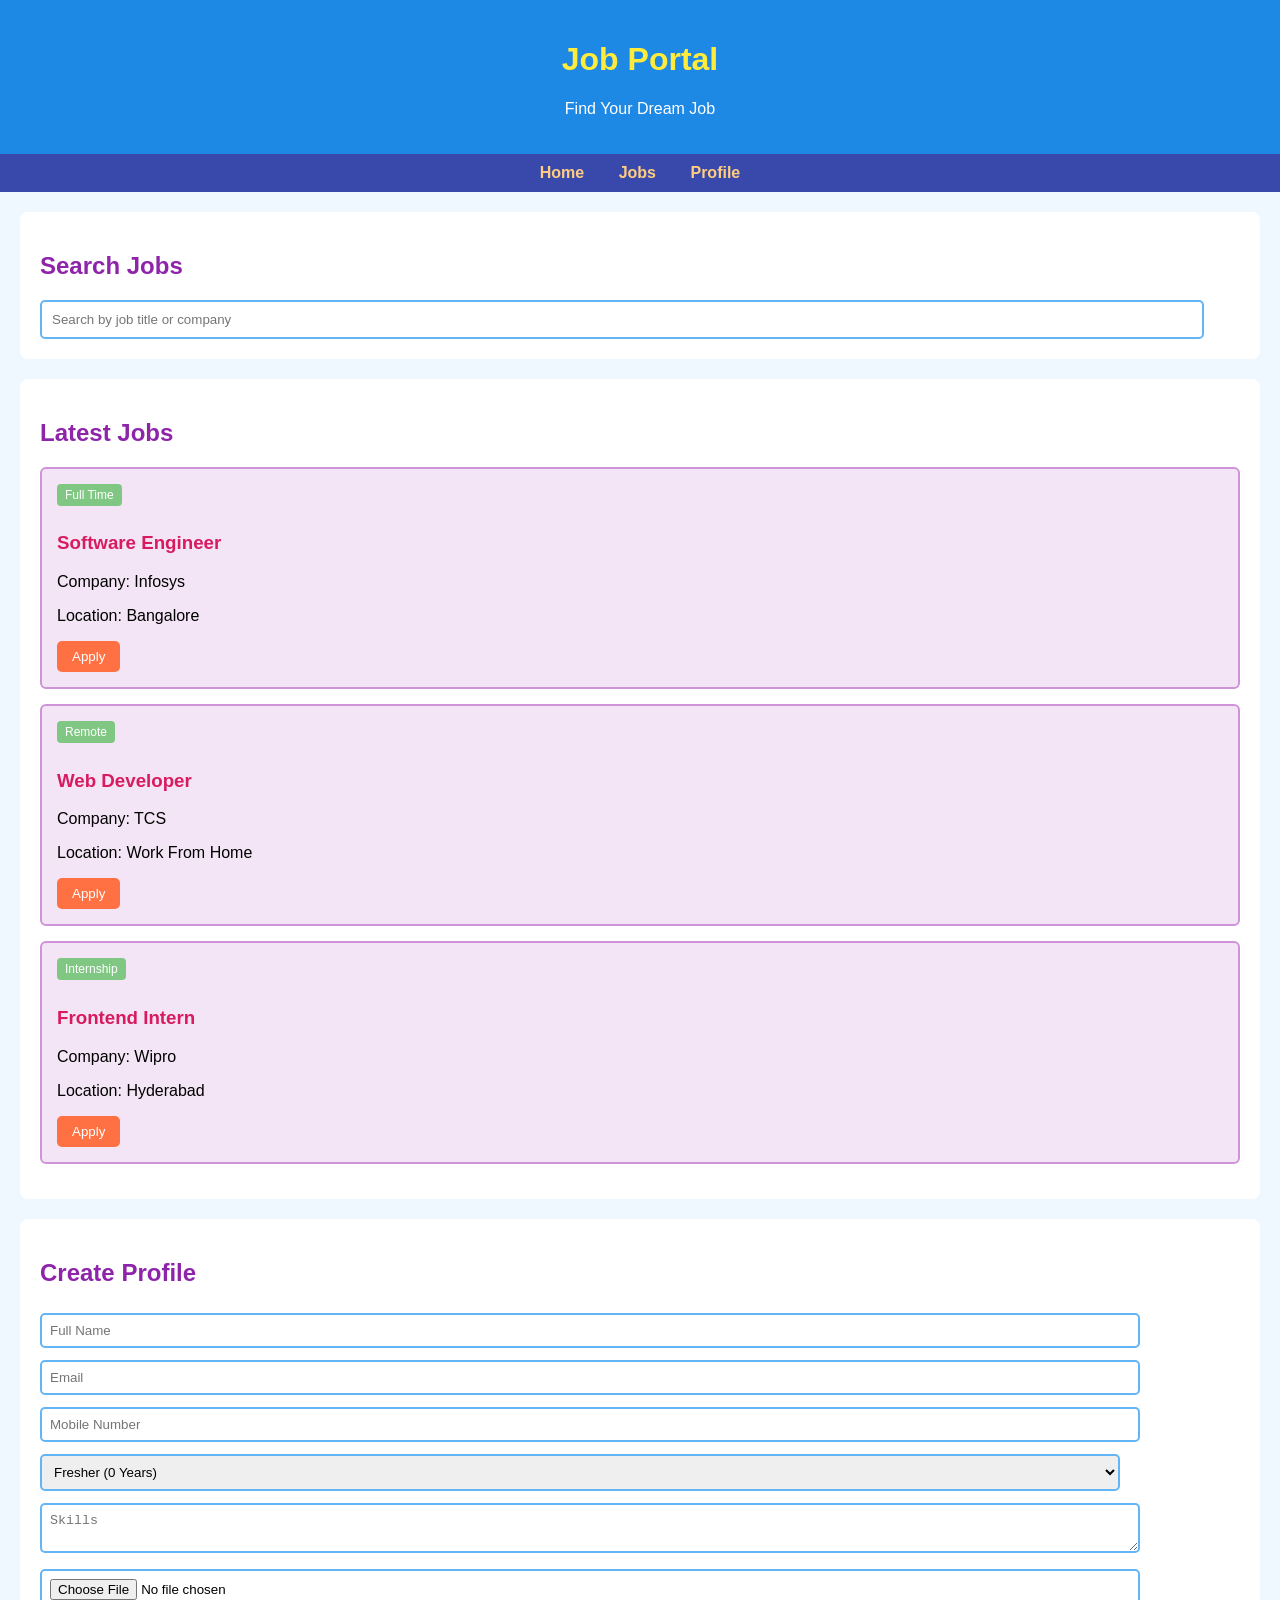
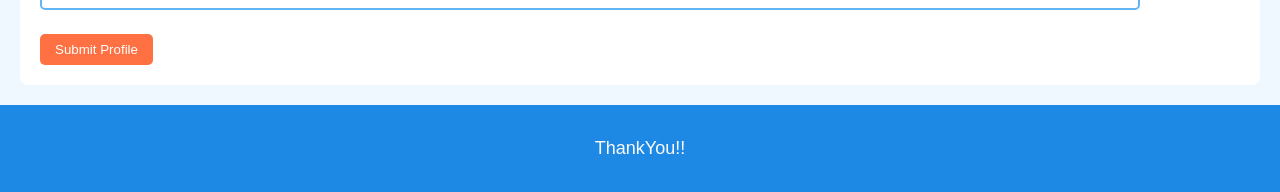
==== index.html @ a87cc1e3 "first commit" ====
<!DOCTYPE html>
<html lang="en">
<head>
    <meta charset="UTF-8">
    <title>Colorful Job Portal</title>

    <style>
        body{
            font-family: Arial, sans-serif;
            background-color: #f0f8ff;
            margin: 0;
        }

        header{
            background-color: #1e88e5;
            color: white;
            padding: 20px;
            text-align: center;
        }

        header h1{
            color: #ffeb3b;
        }

        nav{
            background-color: #3949ab;
            padding: 10px;
            text-align: center;
        }

        nav a{
            color: #ffcc80;
            text-decoration: none;
            margin: 0 15px;
            font-weight: bold;
        }

        nav a:hover{
            text-decoration: underline;
        }

        section{
            background-color: white;
            margin: 20px;
            padding: 20px;
            border-radius: 8px;
        }

        h2{
            color: #8e24aa;
        }

        
        .search-box input{
            width: 95%;
            padding: 10px;
            border: 2px solid #64b5f6;
            border-radius: 5px;
        }

        .job{
            border: 2px solid #ce93d8;
            padding: 15px;
            margin-bottom: 15px;
            background-color: #f3e5f5;
            border-radius: 6px;
            transition: transform 0.3s, box-shadow 0.3s;
        }

        .job:hover{
            transform: scale(1.02);
            box-shadow: 0 5px 10px rgba(0,0,0,0.2);
        }

        .job h3{
            color: #d81b60;
        }

        .tag{
            display: inline-block;
            padding: 4px 8px;
            background-color: #81c784;
            color: white;
            font-size: 12px;
            border-radius: 4px;
            margin-bottom: 8px;
        }

        button{
            padding: 8px 15px;
            background-color: #ff7043;
            color: white;
            border: none;
            cursor: pointer;
            border-radius: 5px;
        }

        button:hover{
            background-color: #f4511e;
        }

        form input, select, textarea{
            width: 90%;
            padding: 8px;
            margin: 6px 0;
            border: 2px solid #64b5f6;
            border-radius: 5px;
        }

        form input:focus, textarea:focus{
            outline: none;
            border-color: #1e88e5;
        }

        footer{
            background-color: #1e88e5;
            color: #fbfbfb;
            text-align: center;
            padding: 15px;
            font-size: 18px;  
        }
    </style>

    <script>
        function applyJob(jobName){
            alert("You have successfully applied for " + jobName);
        }
    </script>
</head>

<body>

<header>
    <h1>Job Portal</h1>
    <p>Find Your Dream Job</p>
</header>

<nav>
    <a href="#">Home</a>
    <a href="#">Jobs</a>
    <a href="#">Profile</a>
</nav>

<section class="search-box">
    <h2>Search Jobs</h2>
    <input type="text" placeholder="Search by job title or company">
</section>

<section>
    <h2>Latest Jobs</h2>

    <div class="job">
        <span class="tag">Full Time</span>
        <h3>Software Engineer</h3>
        <p>Company: Infosys</p>
        <p>Location: Bangalore</p>
        <button onclick="applyJob('Software Engineer')">Apply</button>
    </div>

    <div class="job">
        <span class="tag">Remote</span>
        <h3>Web Developer</h3>
        <p>Company: TCS</p>
        <p>Location: Work From Home</p>
        <button onclick="applyJob('Web Developer')">Apply</button>
    </div>

    <div class="job">
        <span class="tag">Internship</span>
        <h3>Frontend Intern</h3>
        <p>Company: Wipro</p>
        <p>Location: Hyderabad</p>
        <button onclick="applyJob('Frontend Intern')">Apply</button>
    </div>
</section>

<section>
    <h2>Create Profile</h2>

    <form>
        <input type="text" placeholder="Full Name" required><br>
        <input type="email" placeholder="Email" required><br>
        <input type="tel" placeholder="Mobile Number"><br>

        <select required>
            <option value="fresher" selected>Fresher (0 Years)</option>
            <option value="1">1 Year</option>
            <option value="2">2 Years</option>
            <option value="3">3+ Years</option>
        </select><br>

        <textarea placeholder="Skills"></textarea><br>
        <input type="file"><br><br>

        <button type="submit">Submit Profile</button>
    </form>
</section>

<footer>
    <p>ThankYou!!</p>
</footer>

</body>
</html>
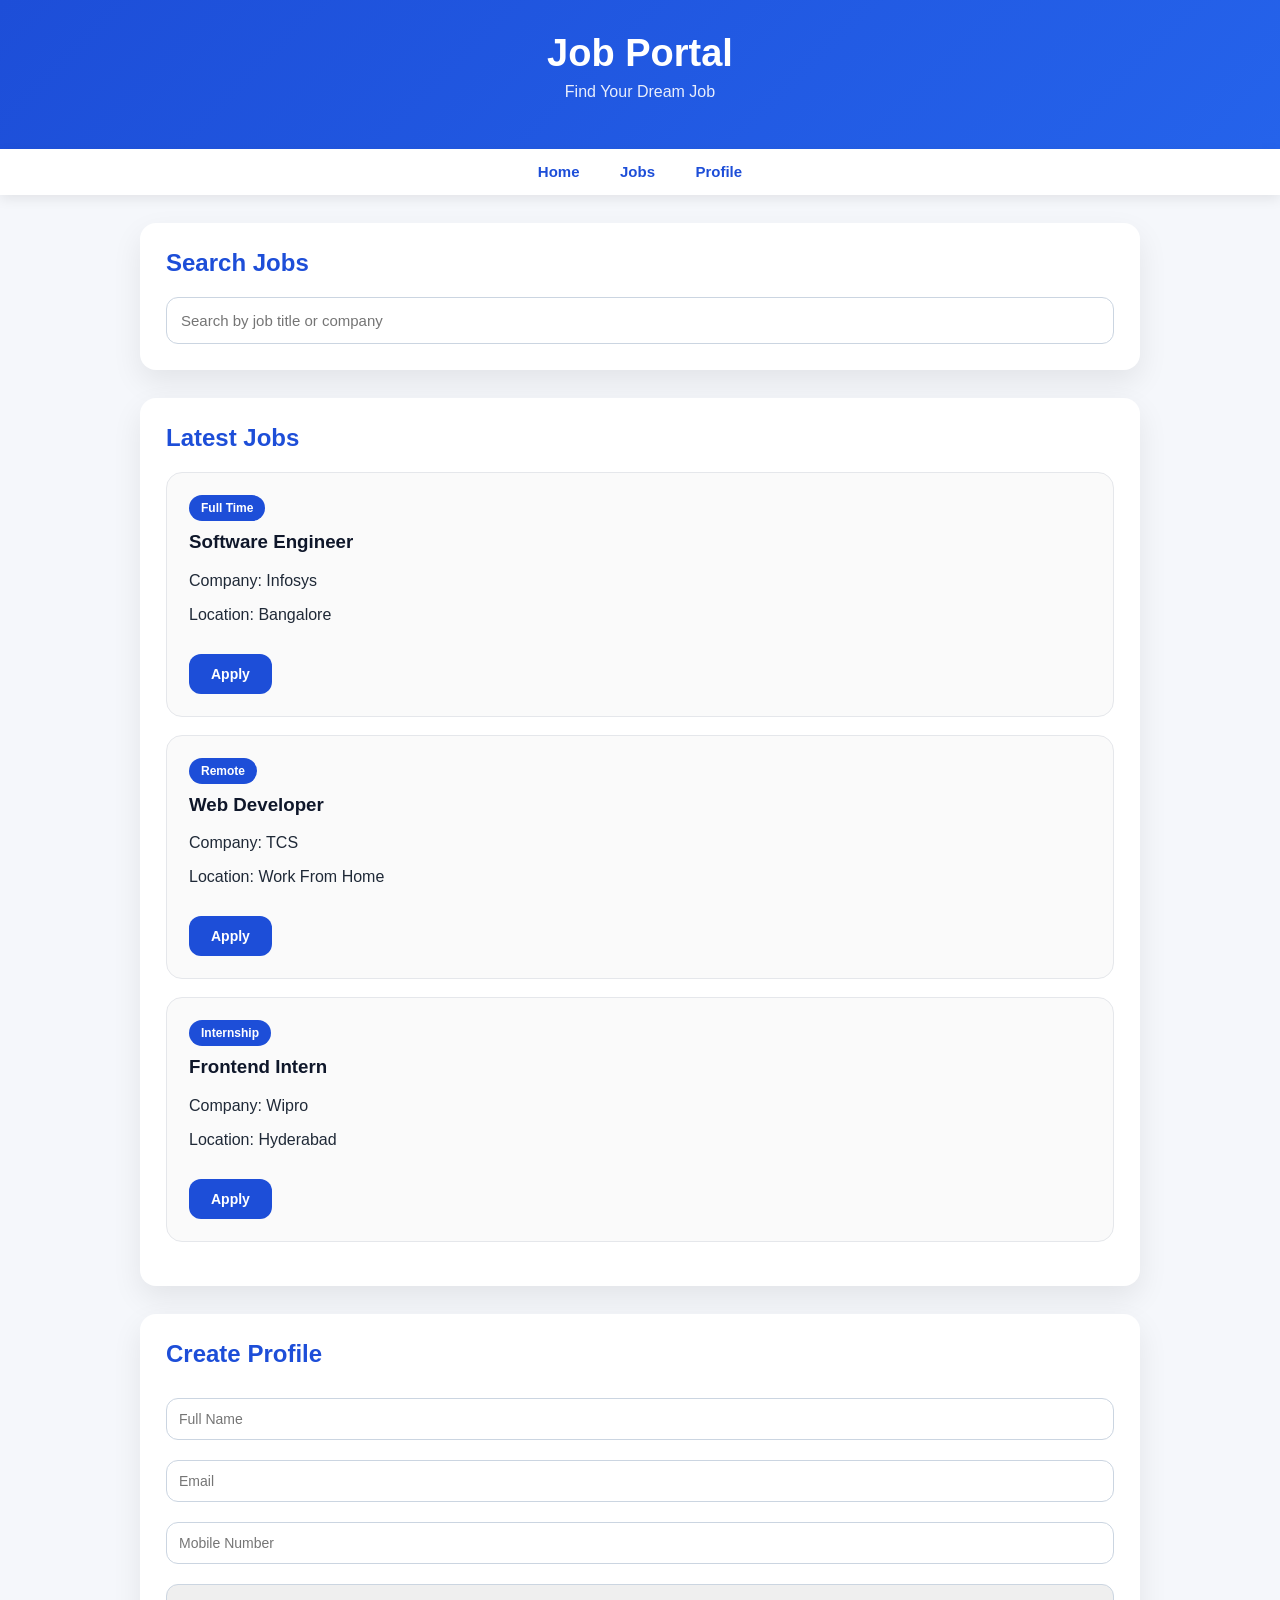
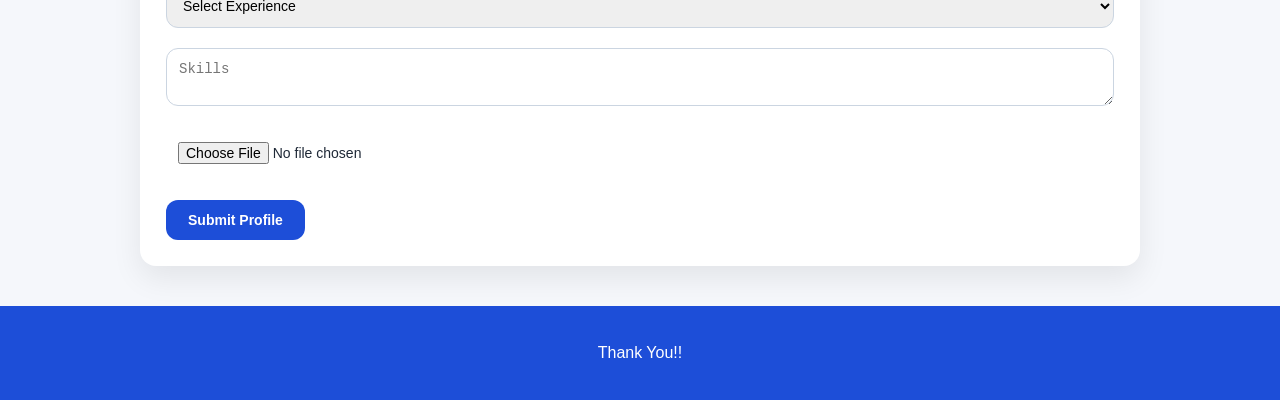
==== commit 9c668267: "Add files via upload" ====
--- a/index.html
+++ b/index.html
@@ -1,204 +1,88 @@
-<!DOCTYPE html>
-<html lang="en">
-<head>
-    <meta charset="UTF-8">
-    <title>Colorful Job Portal</title>
-
-    <style>
-        body{
-            font-family: Arial, sans-serif;
-            background-color: #f0f8ff;
-            margin: 0;
-        }
-
-        header{
-            background-color: #1e88e5;
-            color: white;
-            padding: 20px;
-            text-align: center;
-        }
-
-        header h1{
-            color: #ffeb3b;
-        }
-
-        nav{
-            background-color: #3949ab;
-            padding: 10px;
-            text-align: center;
-        }
-
-        nav a{
-            color: #ffcc80;
-            text-decoration: none;
-            margin: 0 15px;
-            font-weight: bold;
-        }
-
-        nav a:hover{
-            text-decoration: underline;
-        }
-
-        section{
-            background-color: white;
-            margin: 20px;
-            padding: 20px;
-            border-radius: 8px;
-        }
-
-        h2{
-            color: #8e24aa;
-        }
-
-        
-        .search-box input{
-            width: 95%;
-            padding: 10px;
-            border: 2px solid #64b5f6;
-            border-radius: 5px;
-        }
-
-        .job{
-            border: 2px solid #ce93d8;
-            padding: 15px;
-            margin-bottom: 15px;
-            background-color: #f3e5f5;
-            border-radius: 6px;
-            transition: transform 0.3s, box-shadow 0.3s;
-        }
-
-        .job:hover{
-            transform: scale(1.02);
-            box-shadow: 0 5px 10px rgba(0,0,0,0.2);
-        }
-
-        .job h3{
-            color: #d81b60;
-        }
-
-        .tag{
-            display: inline-block;
-            padding: 4px 8px;
-            background-color: #81c784;
-            color: white;
-            font-size: 12px;
-            border-radius: 4px;
-            margin-bottom: 8px;
-        }
-
-        button{
-            padding: 8px 15px;
-            background-color: #ff7043;
-            color: white;
-            border: none;
-            cursor: pointer;
-            border-radius: 5px;
-        }
-
-        button:hover{
-            background-color: #f4511e;
-        }
-
-        form input, select, textarea{
-            width: 90%;
-            padding: 8px;
-            margin: 6px 0;
-            border: 2px solid #64b5f6;
-            border-radius: 5px;
-        }
-
-        form input:focus, textarea:focus{
-            outline: none;
-            border-color: #1e88e5;
-        }
-
-        footer{
-            background-color: #1e88e5;
-            color: #fbfbfb;
-            text-align: center;
-            padding: 15px;
-            font-size: 18px;  
-        }
-    </style>
-
-    <script>
-        function applyJob(jobName){
-            alert("You have successfully applied for " + jobName);
-        }
-    </script>
-</head>
-
-<body>
-
-<header>
-    <h1>Job Portal</h1>
-    <p>Find Your Dream Job</p>
-</header>
-
-<nav>
-    <a href="#">Home</a>
-    <a href="#">Jobs</a>
-    <a href="#">Profile</a>
-</nav>
-
-<section class="search-box">
-    <h2>Search Jobs</h2>
-    <input type="text" placeholder="Search by job title or company">
-</section>
-
-<section>
-    <h2>Latest Jobs</h2>
-
-    <div class="job">
-        <span class="tag">Full Time</span>
-        <h3>Software Engineer</h3>
-        <p>Company: Infosys</p>
-        <p>Location: Bangalore</p>
-        <button onclick="applyJob('Software Engineer')">Apply</button>
-    </div>
-
-    <div class="job">
-        <span class="tag">Remote</span>
-        <h3>Web Developer</h3>
-        <p>Company: TCS</p>
-        <p>Location: Work From Home</p>
-        <button onclick="applyJob('Web Developer')">Apply</button>
-    </div>
-
-    <div class="job">
-        <span class="tag">Internship</span>
-        <h3>Frontend Intern</h3>
-        <p>Company: Wipro</p>
-        <p>Location: Hyderabad</p>
-        <button onclick="applyJob('Frontend Intern')">Apply</button>
-    </div>
-</section>
-
-<section>
-    <h2>Create Profile</h2>
-
-    <form>
-        <input type="text" placeholder="Full Name" required><br>
-        <input type="email" placeholder="Email" required><br>
-        <input type="tel" placeholder="Mobile Number"><br>
-
-        <select required>
-            <option value="fresher" selected>Fresher (0 Years)</option>
-            <option value="1">1 Year</option>
-            <option value="2">2 Years</option>
-            <option value="3">3+ Years</option>
-        </select><br>
-
-        <textarea placeholder="Skills"></textarea><br>
-        <input type="file"><br><br>
-
-        <button type="submit">Submit Profile</button>
-    </form>
-</section>
-
-<footer>
-    <p>ThankYou!!</p>
-</footer>
-
-</body>
-</html>
+<!DOCTYPE html>
+<html lang="en">
+<head>
+    <meta charset="UTF-8">
+    <meta name="viewport" content="width=device-width, initial-scale=1.0">
+    <title>Job Portal</title>
+
+    <link rel="stylesheet" href="style.css">
+</head>
+
+<body>
+
+<header>
+    <h1>Job Portal</h1>
+    <p>Find Your Dream Job</p>
+</header>
+
+<nav>
+    <a href="#">Home</a>
+    <a href="#">Jobs</a>
+    <a href="#">Profile</a>
+</nav>
+
+<section class="search-box">
+    <h2>Search Jobs</h2>
+    <input type="text" placeholder="Search by job title or company">
+</section>
+
+<section>
+    <h2>Latest Jobs</h2>
+
+    <div class="job">
+        <span class="tag">Full Time</span>
+        <h3>Software Engineer</h3>
+        <p>Company: Infosys</p>
+        <p>Location: Bangalore</p>
+        <button type="button">Apply</button>
+    </div>
+
+    <div class="job">
+        <span class="tag">Remote</span>
+        <h3>Web Developer</h3>
+        <p>Company: TCS</p>
+        <p>Location: Work From Home</p>
+        <button type="button">Apply</button>
+    </div>
+
+    <div class="job">
+        <span class="tag">Internship</span>
+        <h3>Frontend Intern</h3>
+        <p>Company: Wipro</p>
+        <p>Location: Hyderabad</p>
+        <button type="button">Apply</button>
+    </div>
+</section>
+
+<section>
+    <h2>Create Profile</h2>
+
+    <form action="#">
+        <input type="text" placeholder="Full Name" required>
+
+        <input type="email" placeholder="Email" required>
+
+        <input type="tel" placeholder="Mobile Number">
+
+        <select required>
+            <option value="">Select Experience</option>
+            <option value="fresher">Fresher (0 Years)</option>
+            <option value="1">1 Year</option>
+            <option value="2">2 Years</option>
+            <option value="3">3+ Years</option>
+        </select>
+
+        <textarea placeholder="Skills"></textarea>
+
+        <input type="file">
+
+        <button type="submit">Submit Profile</button>
+    </form>
+</section>
+
+<footer>
+    <p>Thank You!!</p>
+</footer>
+
+</body>
+</html>
--- a/style.css
+++ b/style.css
@@ -0,0 +1,162 @@
+*{
+    box-sizing: border-box;
+}
+
+body{
+    margin: 0;
+    font-family: "Segoe UI", Arial, sans-serif;
+    background-color: #F5F7FB;
+    color: #1F2937;
+}
+
+header{
+    background: linear-gradient(135deg, #1D4ED8, #2563EB);
+    padding: 32px 20px;
+    text-align: center;
+    color: #FFFFFF;
+}
+
+header h1{
+    margin: 0;
+    font-size: 38px;
+}
+
+header p{
+    margin-top: 8px;
+    font-size: 16px;
+    opacity: 0.9;
+}
+
+nav{
+    background-color: #FFFFFF;
+    padding: 14px;
+    text-align: center;
+    box-shadow: 0 4px 12px rgba(0,0,0,0.08);
+}
+
+nav a{
+    color: #1D4ED8;
+    margin: 0 18px;
+    text-decoration: none;
+    font-weight: 600;
+    font-size: 15px;
+}
+
+nav a:hover{
+    color: #0F172A;
+}
+
+section{
+    background-color: #FFFFFF;
+    margin: 28px auto;
+    padding: 26px;
+    border-radius: 16px;
+    width: 90%;
+    max-width: 1000px;
+    box-shadow: 0 12px 30px rgba(0,0,0,0.08);
+}
+
+h2{
+    margin-top: 0;
+    color: #1D4ED8;
+    font-size: 24px;
+}
+
+.search-box input{
+    width: 100%;
+    padding: 14px;
+    border-radius: 12px;
+    border: 1px solid #CBD5E1;
+    font-size: 15px;
+}
+
+.search-box input:focus{
+    outline: none;
+    border-color: #1D4ED8;
+}
+
+.job{
+    border: 1px solid #E5E7EB;
+    padding: 22px;
+    margin-bottom: 18px;
+    border-radius: 16px;
+    background-color: #FAFAFA;
+    transition: transform 0.3s, box-shadow 0.3s;
+}
+
+.job:hover{
+    transform: translateY(-5px);
+    box-shadow: 0 14px 30px rgba(29,78,216,0.18);
+}
+
+.job h3{
+    margin-top: 10px;
+    color: #0F172A;
+}
+
+.tag{
+    display: inline-block;
+    padding: 6px 12px;
+    background-color: #1D4ED8;
+    color: #FFFFFF;
+    font-size: 12px;
+    font-weight: 600;
+    border-radius: 20px;
+}
+
+button{
+    margin-top: 14px;
+    padding: 12px 22px;
+    background-color: #1D4ED8;
+    color: #FFFFFF;
+    border: none;
+    border-radius: 12px;
+    cursor: pointer;
+    font-weight: 600;
+    font-size: 14px;
+}
+
+button:hover{
+    background-color: #1E40AF;
+}
+
+form input,
+form textarea,
+form select{
+    width: 100%;
+    padding: 12px;
+    margin: 10px 0;
+    border-radius: 12px;
+    border: 1px solid #CBD5E1;
+    font-size: 14px;
+}
+
+form input:focus,
+form textarea:focus,
+form select:focus{
+    outline: none;
+    border-color: #1D4ED8;
+}
+
+input[type="file"]{
+    border: none;
+}
+
+footer{
+    background-color: #1D4ED8;
+    color: #FFFFFF;
+    text-align: center;
+    padding: 22px;
+    font-size: 16px;
+    margin-top: 40px;
+}
+
+@media (max-width: 768px){
+    header h1{
+        font-size: 30px;
+    }
+
+    nav a{
+        margin: 0 10px;
+    }
+}
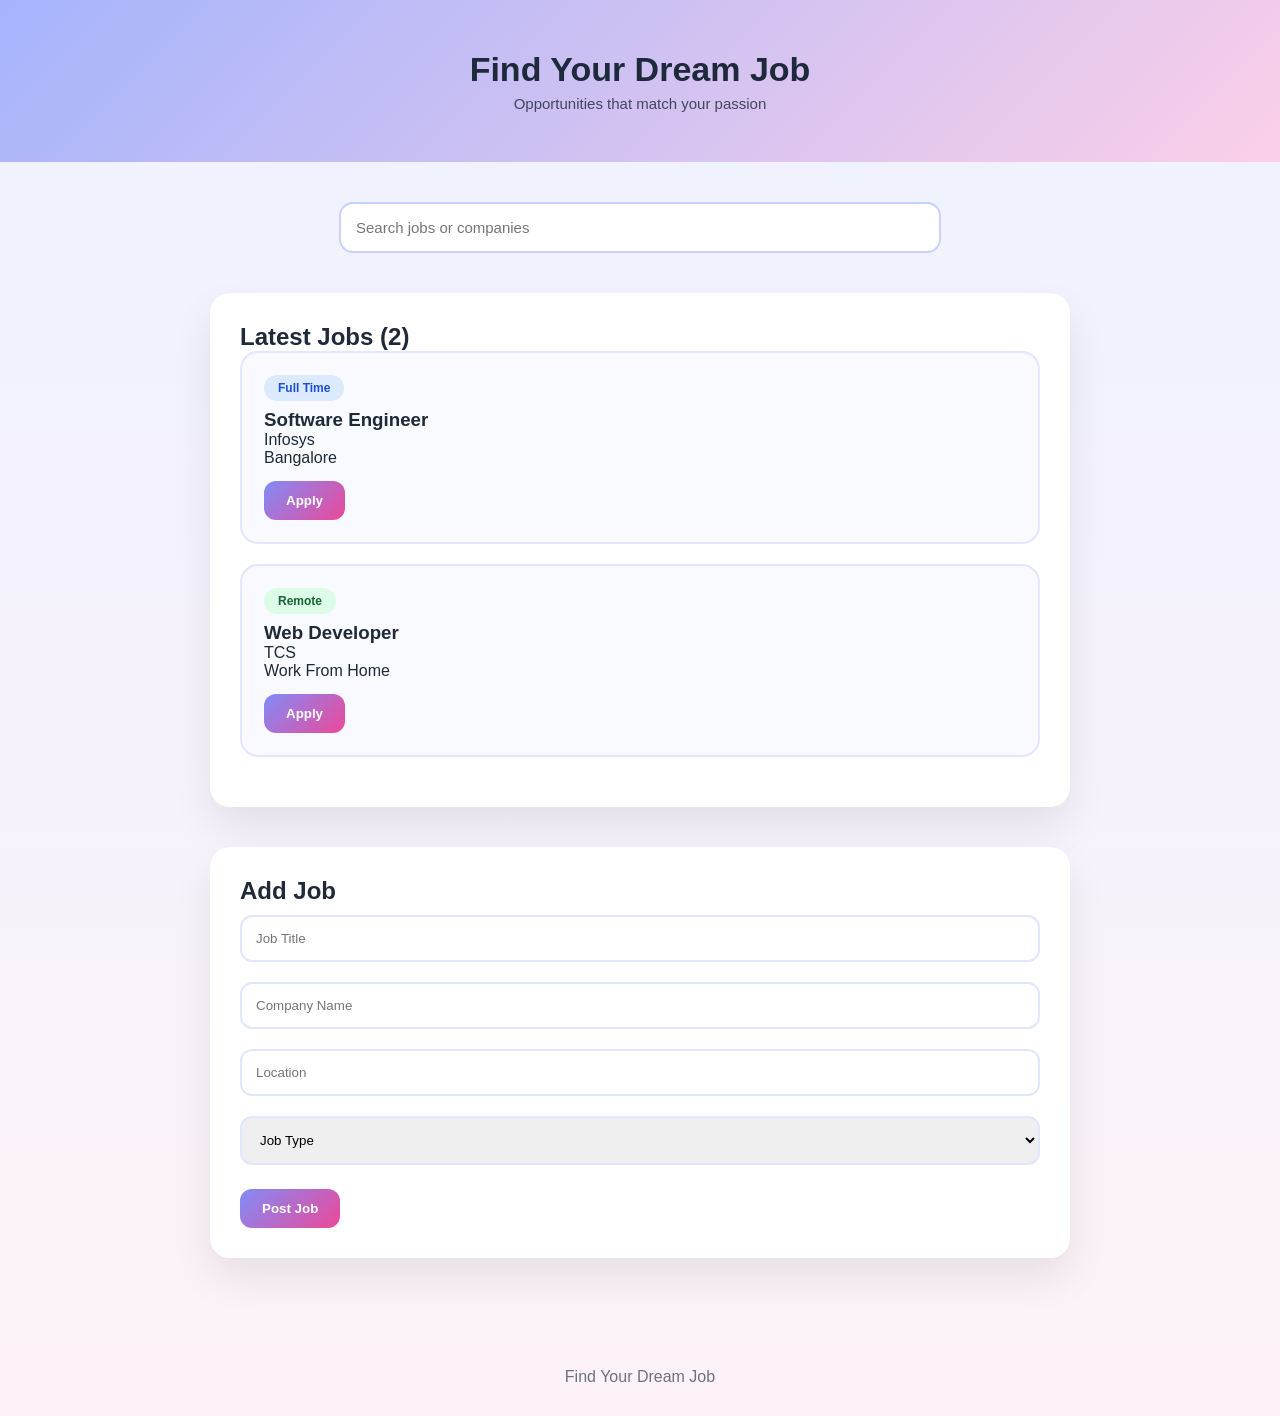
==== commit 2b727498: "Add files via upload" ====
--- a/index.html
+++ b/index.html
@@ -2,87 +2,67 @@
 <html lang="en">
 <head>
     <meta charset="UTF-8">
+    <title>Find Your Dream Job</title>
     <meta name="viewport" content="width=device-width, initial-scale=1.0">
-    <title>Job Portal</title>
-
     <link rel="stylesheet" href="style.css">
 </head>
-
 <body>
 
 <header>
-    <h1>Job Portal</h1>
-    <p>Find Your Dream Job</p>
+    <h1>Find Your Dream Job</h1>
+    <p>Opportunities that match your passion</p>
 </header>
 
-<nav>
-    <a href="#">Home</a>
-    <a href="#">Jobs</a>
-    <a href="#">Profile</a>
-</nav>
+<main>
 
-<section class="search-box">
-    <h2>Search Jobs</h2>
-    <input type="text" placeholder="Search by job title or company">
-</section>
+    <section class="search-box">
+        <input type="text" id="searchInput" placeholder="Search jobs or companies">
+    </section>
 
-<section>
-    <h2>Latest Jobs</h2>
+    <section class="jobs-section">
+        <h2>Latest Jobs (<span id="jobCount">0</span>)</h2>
 
-    <div class="job">
-        <span class="tag">Full Time</span>
-        <h3>Software Engineer</h3>
-        <p>Company: Infosys</p>
-        <p>Location: Bangalore</p>
-        <button type="button">Apply</button>
-    </div>
+        <div id="jobList">
+            <div class="job candidate-job">
+                <span class="tag full">Full Time</span>
+                <h3>Software Engineer</h3>
+                <p>Infosys</p>
+                <p>Bangalore</p>
+                <button class="apply-btn">Apply</button>
+            </div>
 
-    <div class="job">
-        <span class="tag">Remote</span>
-        <h3>Web Developer</h3>
-        <p>Company: TCS</p>
-        <p>Location: Work From Home</p>
-        <button type="button">Apply</button>
-    </div>
+            <div class="job candidate-job">
+                <span class="tag remote">Remote</span>
+                <h3>Web Developer</h3>
+                <p>TCS</p>
+                <p>Work From Home</p>
+                <button class="apply-btn">Apply</button>
+            </div>
+        </div>
+    </section>
 
-    <div class="job">
-        <span class="tag">Internship</span>
-        <h3>Frontend Intern</h3>
-        <p>Company: Wipro</p>
-        <p>Location: Hyderabad</p>
-        <button type="button">Apply</button>
-    </div>
-</section>
+    <section class="add-job">
+        <h2>Add Job</h2>
+        <form id="jobForm">
+            <input type="text" id="jobTitle" placeholder="Job Title" required>
+            <input type="text" id="companyName" placeholder="Company Name" required>
+            <input type="text" id="location" placeholder="Location" required>
+            <select id="jobType" required>
+                <option value="">Job Type</option>
+                <option>Full Time</option>
+                <option>Remote</option>
+                <option>Internship</option>
+            </select>
+            <button type="submit">Post Job</button>
+        </form>
+    </section>
 
-<section>
-    <h2>Create Profile</h2>
-
-    <form action="#">
-        <input type="text" placeholder="Full Name" required>
-
-        <input type="email" placeholder="Email" required>
-
-        <input type="tel" placeholder="Mobile Number">
-
-        <select required>
-            <option value="">Select Experience</option>
-            <option value="fresher">Fresher (0 Years)</option>
-            <option value="1">1 Year</option>
-            <option value="2">2 Years</option>
-            <option value="3">3+ Years</option>
-        </select>
-
-        <textarea placeholder="Skills"></textarea>
-
-        <input type="file">
-
-        <button type="submit">Submit Profile</button>
-    </form>
-</section>
+</main>
 
 <footer>
-    <p>Thank You!!</p>
+    <p>Find Your Dream Job</p>
 </footer>
 
+<script src="script.js"></script>
 </body>
 </html>
--- a/style.css
+++ b/style.css
@@ -1,162 +1,136 @@
 *{
     box-sizing: border-box;
+    margin: 0;
+    padding: 0;
 }
 
 body{
-    margin: 0;
-    font-family: "Segoe UI", Arial, sans-serif;
-    background-color: #F5F7FB;
+    font-family: "Segoe UI", sans-serif;
+    background: linear-gradient(180deg,#EEF2FF,#FDF2F8);
     color: #1F2937;
 }
 
 header{
-    background: linear-gradient(135deg, #1D4ED8, #2563EB);
-    padding: 32px 20px;
     text-align: center;
-    color: #FFFFFF;
+    padding: 50px 20px;
+    background: linear-gradient(135deg,#A5B4FC,#FBCFE8);
+    color: #1E293B;
 }
 
 header h1{
-    margin: 0;
-    font-size: 38px;
+    font-size: 34px;
+    margin-bottom: 6px;
 }
 
 header p{
-    margin-top: 8px;
-    font-size: 16px;
-    opacity: 0.9;
+    font-size: 15px;
+    opacity: 0.8;
 }
 
-nav{
-    background-color: #FFFFFF;
-    padding: 14px;
-    text-align: center;
-    box-shadow: 0 4px 12px rgba(0,0,0,0.08);
+main{
+    max-width: 900px;
+    margin: auto;
+    padding: 40px 20px;
 }
 
-nav a{
-    color: #1D4ED8;
-    margin: 0 18px;
-    text-decoration: none;
-    font-weight: 600;
-    font-size: 15px;
-}
-
-nav a:hover{
-    color: #0F172A;
-}
-
-section{
-    background-color: #FFFFFF;
-    margin: 28px auto;
-    padding: 26px;
-    border-radius: 16px;
-    width: 90%;
-    max-width: 1000px;
-    box-shadow: 0 12px 30px rgba(0,0,0,0.08);
-}
-
-h2{
-    margin-top: 0;
-    color: #1D4ED8;
-    font-size: 24px;
+.search-box{
+    text-align: center;
+    margin-bottom: 40px;
 }
 
 .search-box input{
-    width: 100%;
-    padding: 14px;
-    border-radius: 12px;
-    border: 1px solid #CBD5E1;
+    width: 70%;
+    padding: 15px;
+    border-radius: 14px;
+    border: 2px solid #C7D2FE;
     font-size: 15px;
+    transition: 0.3s;
 }
 
 .search-box input:focus{
     outline: none;
-    border-color: #1D4ED8;
+    border-color: #818CF8;
+    box-shadow: 0 0 0 4px rgba(129,140,248,0.25);
+}
+
+.jobs-section, .add-job{
+    background: white;
+    padding: 30px;
+    border-radius: 20px;
+    margin-bottom: 40px;
+    box-shadow: 0 20px 40px rgba(0,0,0,0.08);
 }
 
 .job{
-    border: 1px solid #E5E7EB;
+    border: 2px solid #E0E7FF;
     padding: 22px;
-    margin-bottom: 18px;
-    border-radius: 16px;
-    background-color: #FAFAFA;
-    transition: transform 0.3s, box-shadow 0.3s;
+    border-radius: 18px;
+    margin-bottom: 20px;
+    transition: 0.3s;
+    background: #F8FAFF;
 }
 
 .job:hover{
-    transform: translateY(-5px);
-    box-shadow: 0 14px 30px rgba(29,78,216,0.18);
-}
-
-.job h3{
-    margin-top: 10px;
-    color: #0F172A;
+    transform: translateY(-6px);
+    box-shadow: 0 14px 30px rgba(99,102,241,0.25);
 }
 
 .tag{
     display: inline-block;
-    padding: 6px 12px;
-    background-color: #1D4ED8;
-    color: #FFFFFF;
     font-size: 12px;
+    padding: 6px 14px;
+    border-radius: 20px;
+    margin-bottom: 8px;
     font-weight: 600;
-    border-radius: 20px;
+}
+
+.tag.full{
+    background: #DBEAFE;
+    color: #1D4ED8;
+}
+
+.tag.remote{
+    background: #DCFCE7;
+    color: #166534;
 }
 
 button{
     margin-top: 14px;
     padding: 12px 22px;
-    background-color: #1D4ED8;
-    color: #FFFFFF;
+    border-radius: 12px;
     border: none;
-    border-radius: 12px;
+    background: linear-gradient(135deg,#818CF8,#EC4899);
+    color: white;
     cursor: pointer;
     font-weight: 600;
-    font-size: 14px;
+    transition: 0.3s;
 }
 
 button:hover{
-    background-color: #1E40AF;
+    transform: scale(1.07);
+    box-shadow: 0 10px 25px rgba(236,72,153,0.4);
 }
 
-form input,
-form textarea,
-form select{
+button:disabled{
+    background: #9CA3AF;
+    box-shadow: none;
+}
+
+.delete-btn{
+    background: linear-gradient(135deg,#FCA5A5,#EF4444);
+    margin-left: 10px;
+}
+
+form input, form select{
     width: 100%;
-    padding: 12px;
+    padding: 14px;
     margin: 10px 0;
     border-radius: 12px;
-    border: 1px solid #CBD5E1;
-    font-size: 14px;
-}
-
-form input:focus,
-form textarea:focus,
-form select:focus{
-    outline: none;
-    border-color: #1D4ED8;
-}
-
-input[type="file"]{
-    border: none;
+    border: 2px solid #E0E7FF;
 }
 
 footer{
-    background-color: #1D4ED8;
-    color: #FFFFFF;
     text-align: center;
-    padding: 22px;
-    font-size: 16px;
-    margin-top: 40px;
+    padding: 30px;
+    color: #6B7280;
 }
-
-@media (max-width: 768px){
-    header h1{
-        font-size: 30px;
-    }
-
-    nav a{
-        margin: 0 10px;
-    }
-}
